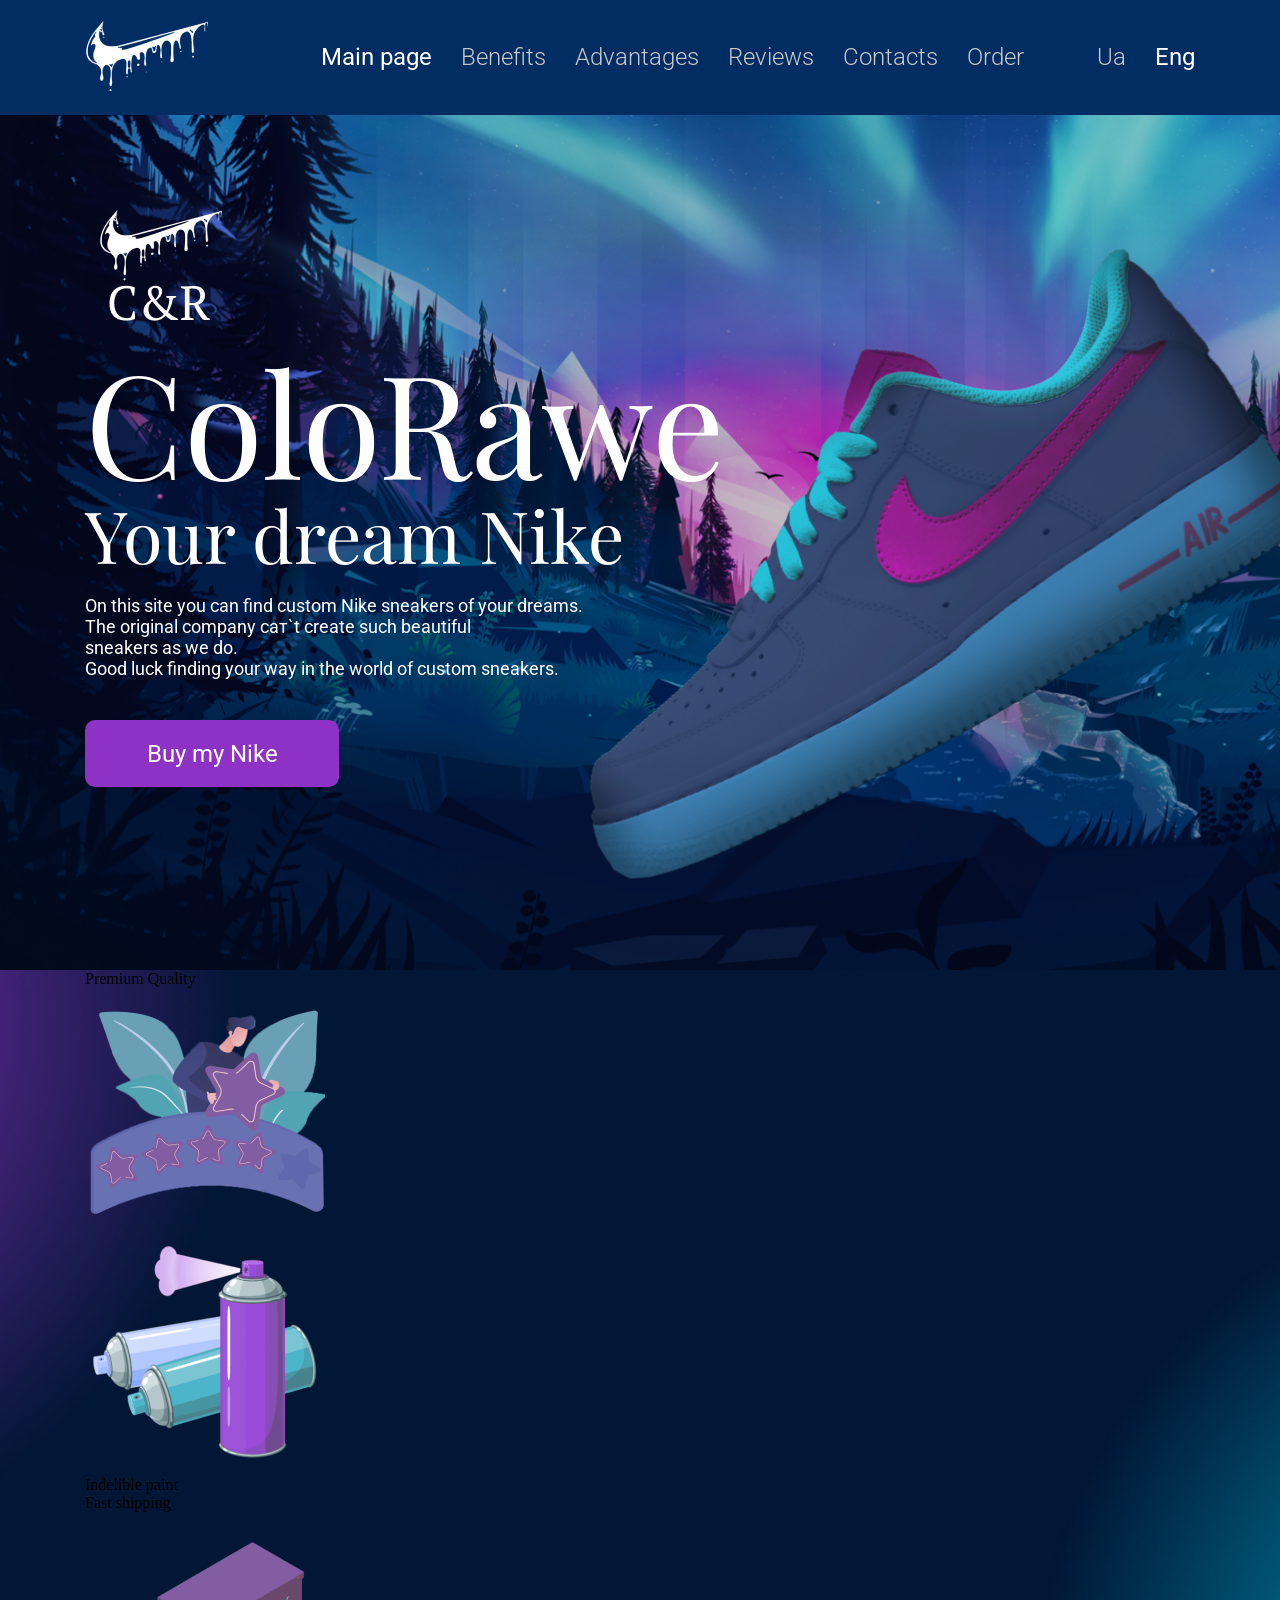
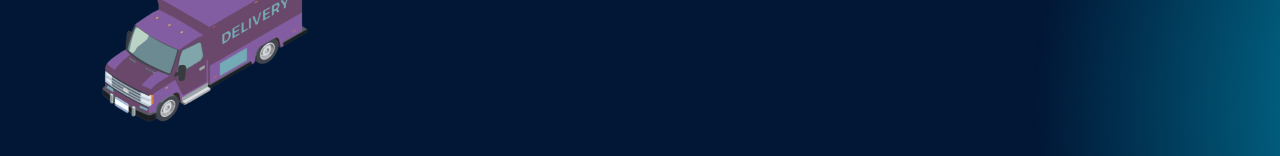
==== макет смерти от усталости/index.html @ 968ea846 "S1" ====
<!DOCTYPE html>
<html lang="en">
<head>
    <meta charset="UTF-8">
    <meta name="viewport" content="width=device-width, initial-scale=1.0">
    <title>Document</title>
    <link rel="stylesheet" href="style.css">
</head>
<body>
    <header>
        <div class="header_container">
            <div class="header_logo">
                <img src="./images/nike2.png" alt="logo">
            </div>
            <div class="header_nav">
                <ul class="header_nav--left">
                    <li>
                        <a href="#" class="header_nav--link">Main page</a>
                    </li>
                    <li>
                        <a href="#" class="header_nav--link">Benefits</a>
                    </li>
                    <li>
                        <a href="#" class="header_nav--link">Advantages</a>
                    </li>
                    <li>
                        <a href="#" class="header_nav--link">Reviews</a>
                    </li>
                    <li>
                        <a href="#" class="header_nav--link">Contacts</a>
                    </li>
                    <li>
                        <a href="#" class="header_nav--link">Order</a>
                    </li>
                </ul>
                <ul class="header_nav--right">
                    <li>
                        <a href="#" class="header_nav--link">Ua</a>
                    </li>
                    <li>
                        <a href="#" class="header_nav--link">Eng</a>
                    </li>
                </ul>
            </div>
        </div>
    </header>
    <main>
        <section class="main_section--buy">
            <div class="main_container">
                <div class="main_section--buy-logo">
                    <img src="./images/nike-logo.png" alt="logo">
                </div>
                <h1 class="main_section--buy--title">ColoRawe</h1>
                <h2 class="main_section--buy--h2title">Your dream Nike</h2>
                <p class="main_section--buy--text">On this site you can find custom Nike sneakers of your dreams. 
                    The original company caт`t create such beautiful<br>
                    sneakers as we do.<br>
                    Good luck finding your way in the world of custom sneakers.</p>
                <button class="buy_button">Buy my Nike</button>
            </div>
        </section>
        <section class="main_second--card_section">
            <div class="main_container">
                <div class="first_card">
                    <p class="first_card--text">Premium Quality</p>
                    <img src="./images/Звёзды 1.png" alt="foto">
                </div>
                <div class="second_card">
                    <img src="./images/Краски 1.png" alt="foto">
                    <p class="second_card--text">Indelible paint</p>
                </div>
                <div class="trid_card">
                    <p class="trid_card--text">Fast shipping</p>
                    <img src="./images/Грузан 1.png" alt="foto">
                </div>
            </div>
        </section>
    </main>
</body>
</html>
---- макет смерти от усталости/style.css ----
@import url(./css-componens/fonts.css);
@import url(./css-componens/reset.css);
@import url(./css-componens/header.css);
@import url(./css-componens/main.css);
@import url(./css-componens/footer.css);
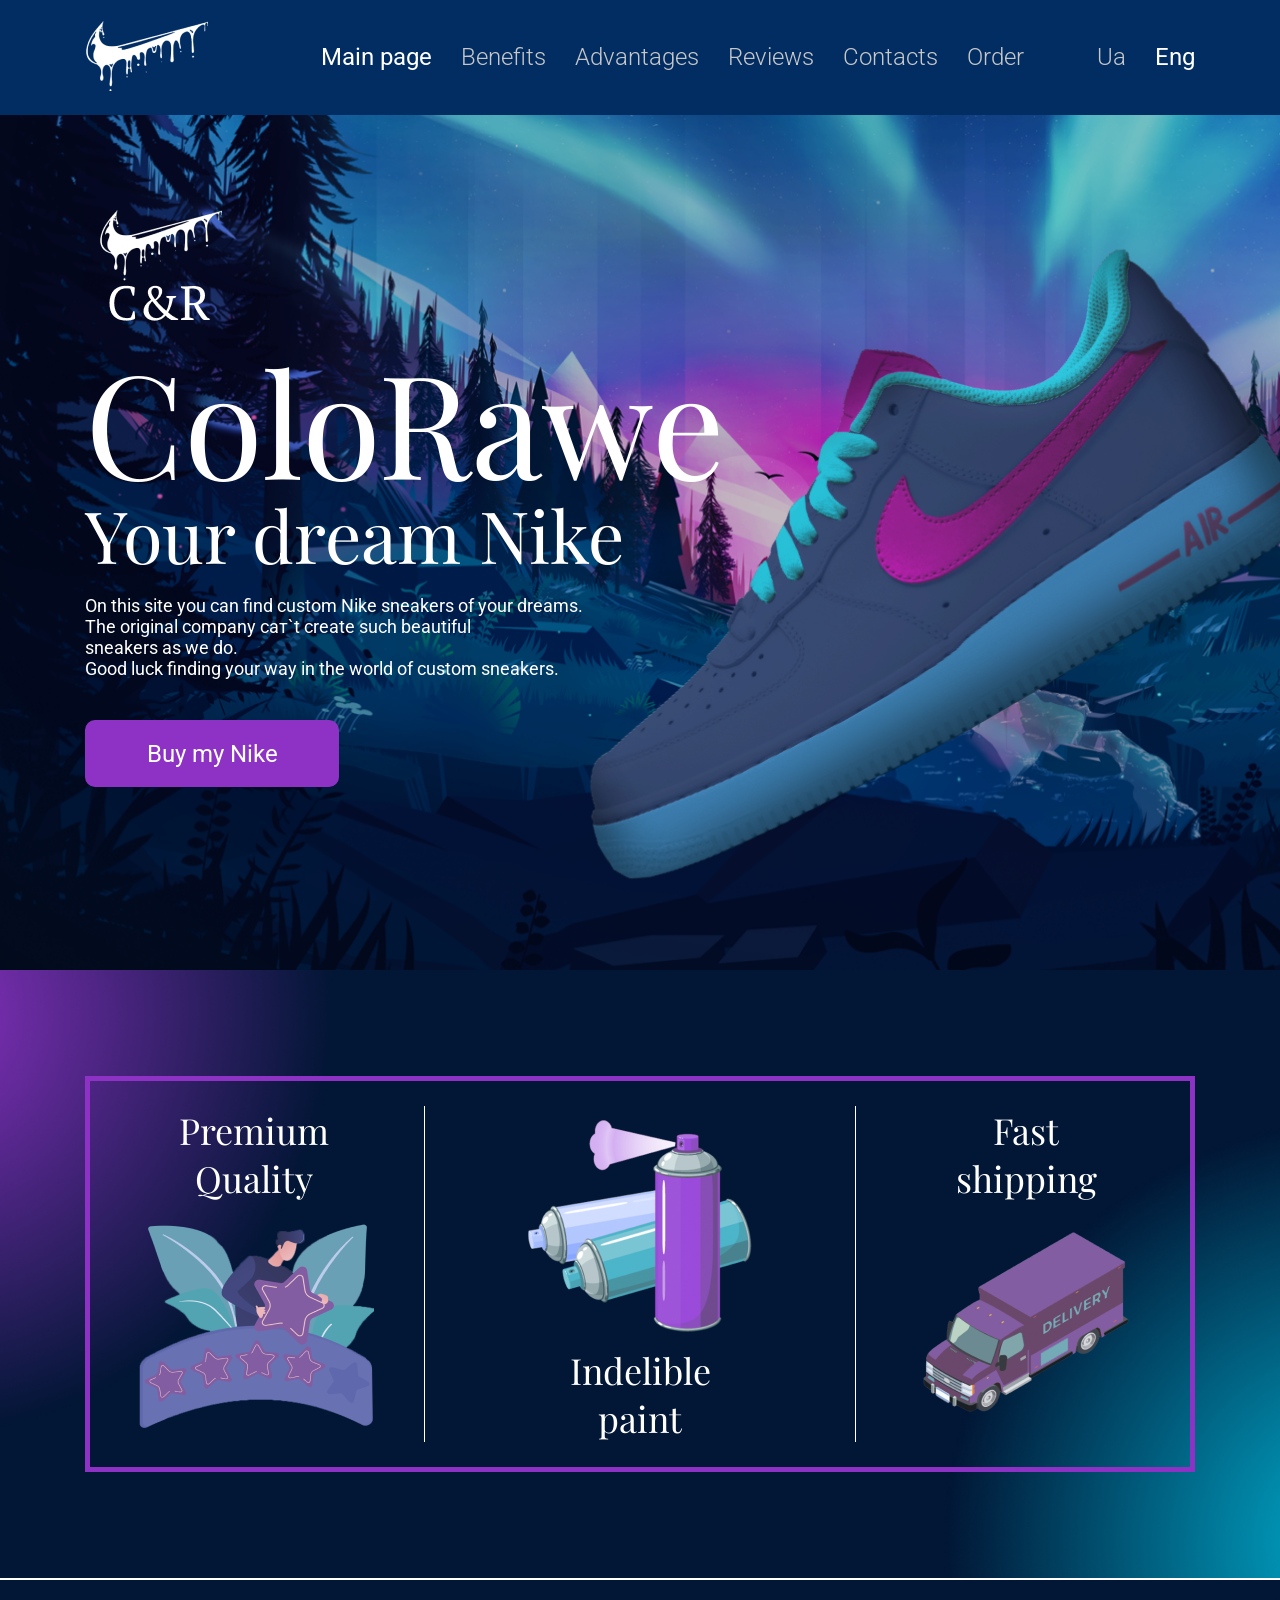
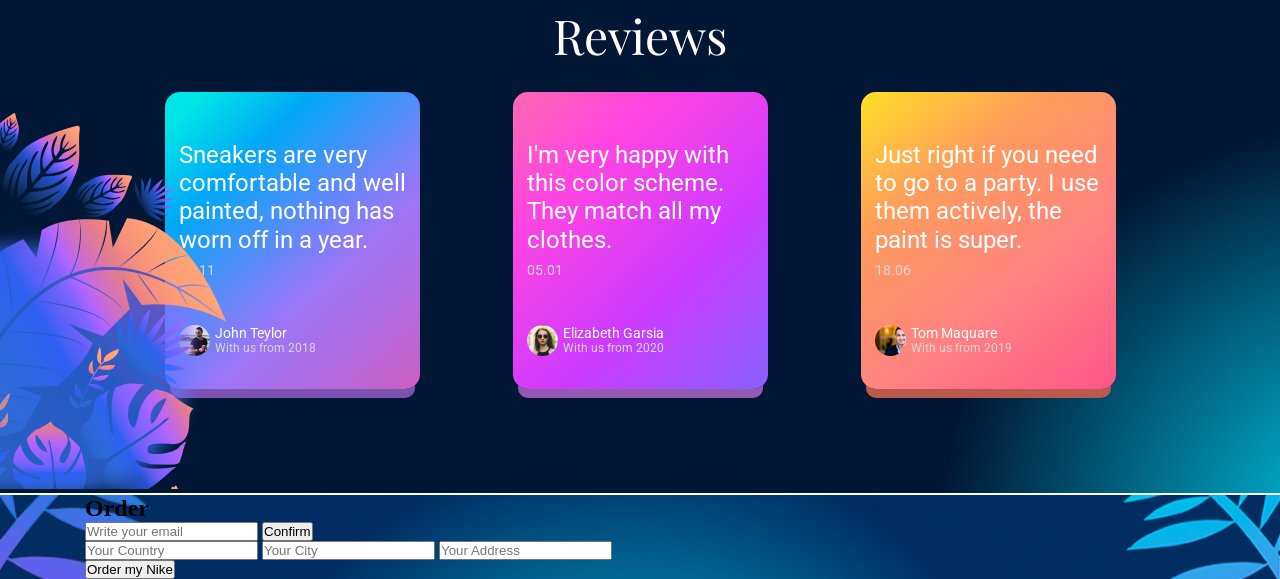
==== commit b4e7e297: "s2" ====
--- a/макет смерти от усталости/index.html
+++ b/макет смерти от усталости/index.html
@@ -1,11 +1,13 @@
 <!DOCTYPE html>
 <html lang="en">
+
 <head>
     <meta charset="UTF-8">
     <meta name="viewport" content="width=device-width, initial-scale=1.0">
     <title>Document</title>
     <link rel="stylesheet" href="style.css">
 </head>
+
 <body>
     <header>
         <div class="header_container">
@@ -52,7 +54,7 @@
                 </div>
                 <h1 class="main_section--buy--title">ColoRawe</h1>
                 <h2 class="main_section--buy--h2title">Your dream Nike</h2>
-                <p class="main_section--buy--text">On this site you can find custom Nike sneakers of your dreams. 
+                <p class="main_section--buy--text">On this site you can find custom Nike sneakers of your dreams.
                     The original company caт`t create such beautiful<br>
                     sneakers as we do.<br>
                     Good luck finding your way in the world of custom sneakers.</p>
@@ -61,20 +63,107 @@
         </section>
         <section class="main_second--card_section">
             <div class="main_container">
-                <div class="first_card">
-                    <p class="first_card--text">Premium Quality</p>
-                    <img src="./images/Звёзды 1.png" alt="foto">
-                </div>
-                <div class="second_card">
-                    <img src="./images/Краски 1.png" alt="foto">
-                    <p class="second_card--text">Indelible paint</p>
-                </div>
-                <div class="trid_card">
-                    <p class="trid_card--text">Fast shipping</p>
-                    <img src="./images/Грузан 1.png" alt="foto">
+                <div class="main_second--cards">
+                    <div class="main_second--card">
+                        <p class="main_second--card--text">Premium Quality</p>
+                        <img src="./images/Звёзды 1.png" alt="foto">
+                    </div>
+                    <div class="main_second--card">
+                        <img src="./images/Краски 1.png" alt="foto">
+                        <p class="main_second--card--text">Indelible paint</p>
+                    </div>
+                    <div class="main_second--card">
+                        <p class="main_second--card--text">Fast shipping</p>
+                        <img src="./images/Грузан 1.png" alt="foto">
+                    </div>
                 </div>
             </div>
         </section>
+        <section class="main_third--section">
+            <div class="main_container">
+                <h2 class="main_third--title">Reviews</h2>
+                <div class="main_third--cards">
+                    <div class="main_third--card">
+                        <p class="main_third--card--text">
+                            Sneakers are very
+                            comfortable and well
+                            painted, nothing has
+                            worn off in a year.
+                        </p>
+                        <p class="main_third--card--date">
+                            25.11
+                        </p>
+                        <div class="main_third--card--info">
+                            <div class="main_third--card--image">
+                                <img src="./images/men-portret.png" alt="men-portret">
+                            </div>
+                            <div class="main_third--card--info--text">
+                                <h6 class="main_third--card--name">John Teylor</h6>
+                                <p class="main_third--card--started--date">With us from 2018</p>
+                            </div>
+                        </div>
+                    </div>
+                    <div class="main_third--card">
+                        <p class="main_third--card--text">
+                            I'm very happy with this color scheme.
+                            They match all my clothes.
+                        </p>
+                        <p class="main_third--card--date">
+                            05.01
+                        </p>
+                        <div class="main_third--card--info">
+                            <div class="main_third--card--image">
+                                <img src="./images/girl-portret.png" alt="girl-portret">
+                            </div>
+                            <div class="main_third--card--info--text">
+                                <h6 class="main_third--card--name">Elizabeth Garsia</h6>
+                                <p class="main_third--card--started--date">With us from 2020</p>
+                            </div>
+                        </div>
+                    </div>
+                    <div class="main_third--card">
+                        <p class="main_third--card--text">
+                            Just right if you need to go to a party.
+                            I use them actively, the paint is super.
+                        </p>
+                        <p class="main_third--card--date">
+                            18.06
+                        </p>
+                        <div class="main_third--card--info">
+                            <div class="main_third--card--image">
+                                <img src="./images/men-second-portret.png" alt="men-second-portret">
+                            </div>
+                            <div class="main_third--card--info--text">
+                                <h6 class="main_third--card--name">Tom Maquare</h6>
+                                <p class="main_third--card--started--date">With us from 2019</p>
+                            </div>
+                        </div>
+                    </div>
+                </div>
+            </div>
+            <div class="bag_flower">
+                <img src="./images/Цветы.png" alt="flower">
+            </div>
+        </section>
+        <section class="main_fourth--section">
+            <div class="main_container">
+                <h2 class="main_fourth--title">Order</h2>
+                <form>
+                    <div class="form_first--line">
+                        <input type="email" placeholder="Write your email">
+                        <button class="form_first--btn" type="submit">Confirm</button>
+                    </div>
+                    <input type="text" class="form_input" placeholder="Your Country">
+                    <input type="text" class="form_input" placeholder="Your City">
+                    <input type="text" class="form_input" placeholder="Your Address">
+                    <div class="main_fourth--btn--wrapper">
+                        <button class="main_fourth--btn">Order my Nike</button>
+                    </div>
+                </form>
+            </div>
+        </section>
     </main>
+    <script src="script.js"></script>
 </body>
+
 </html>
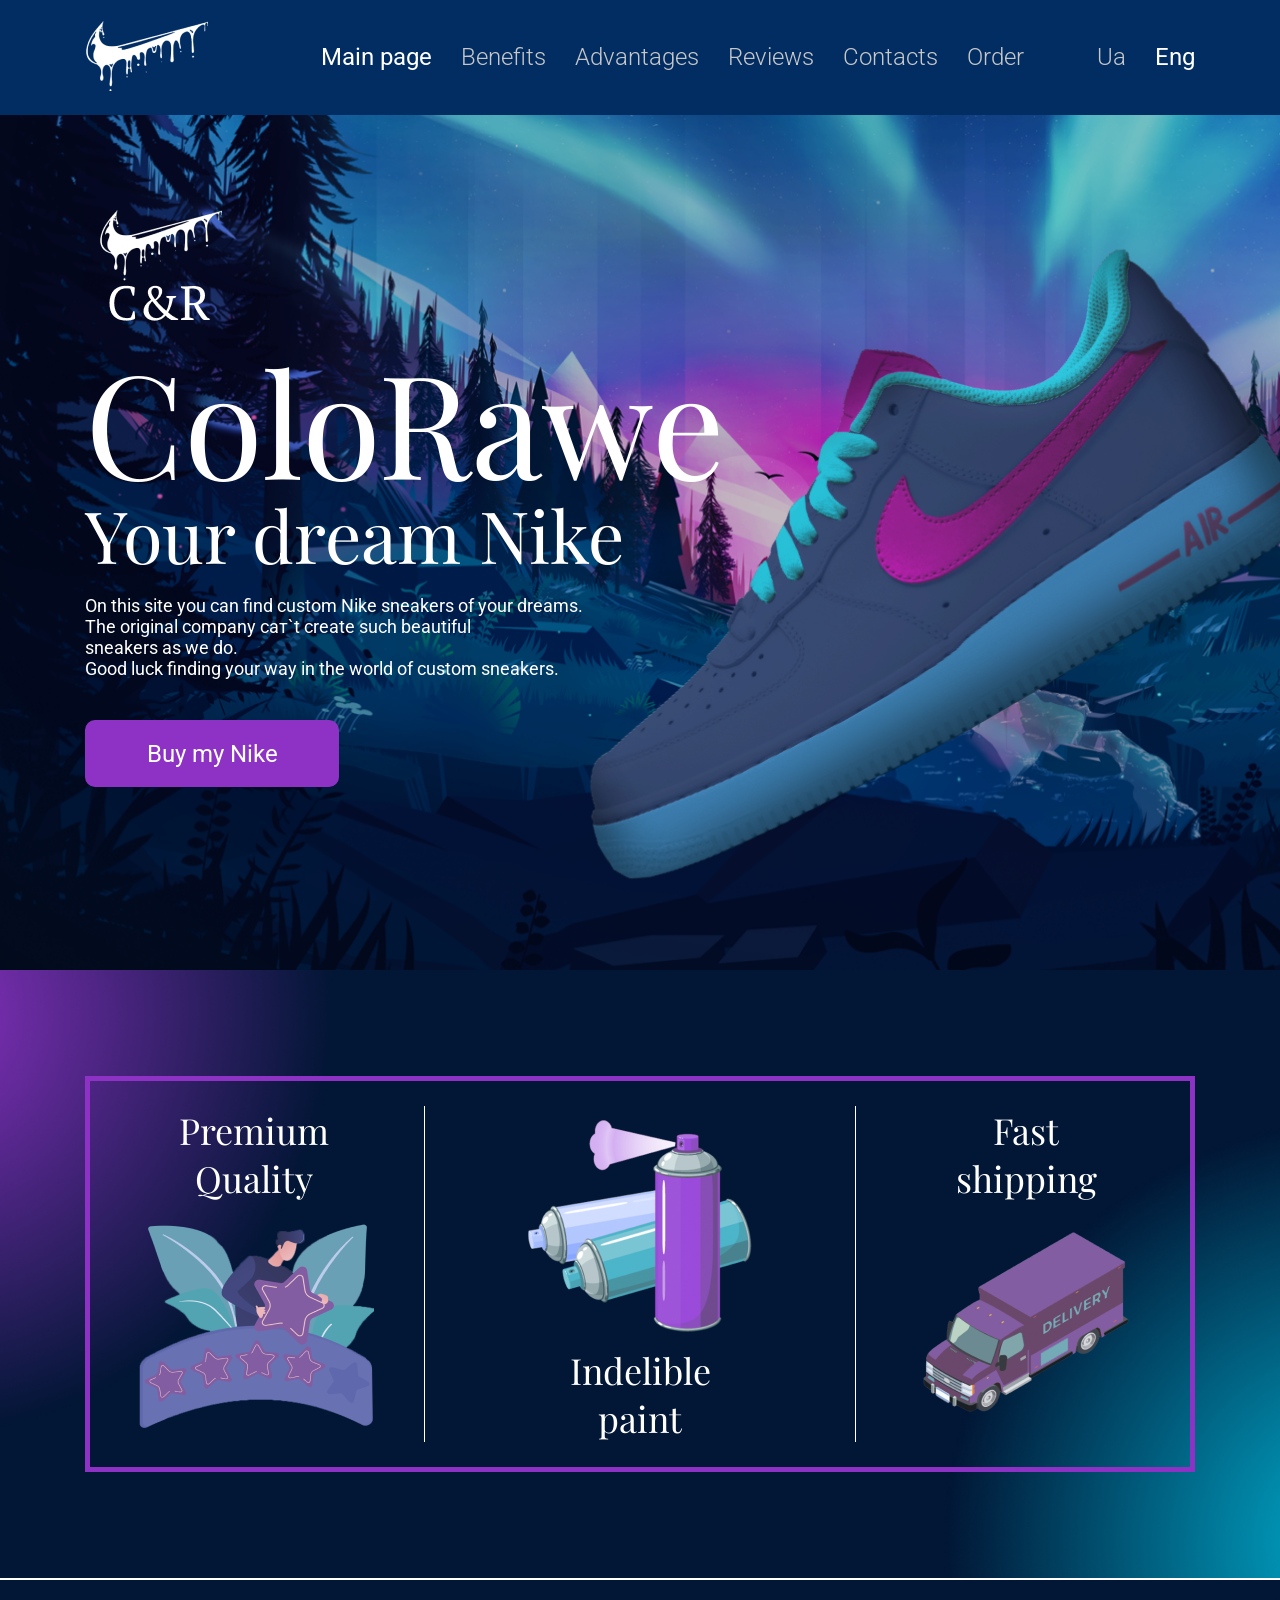
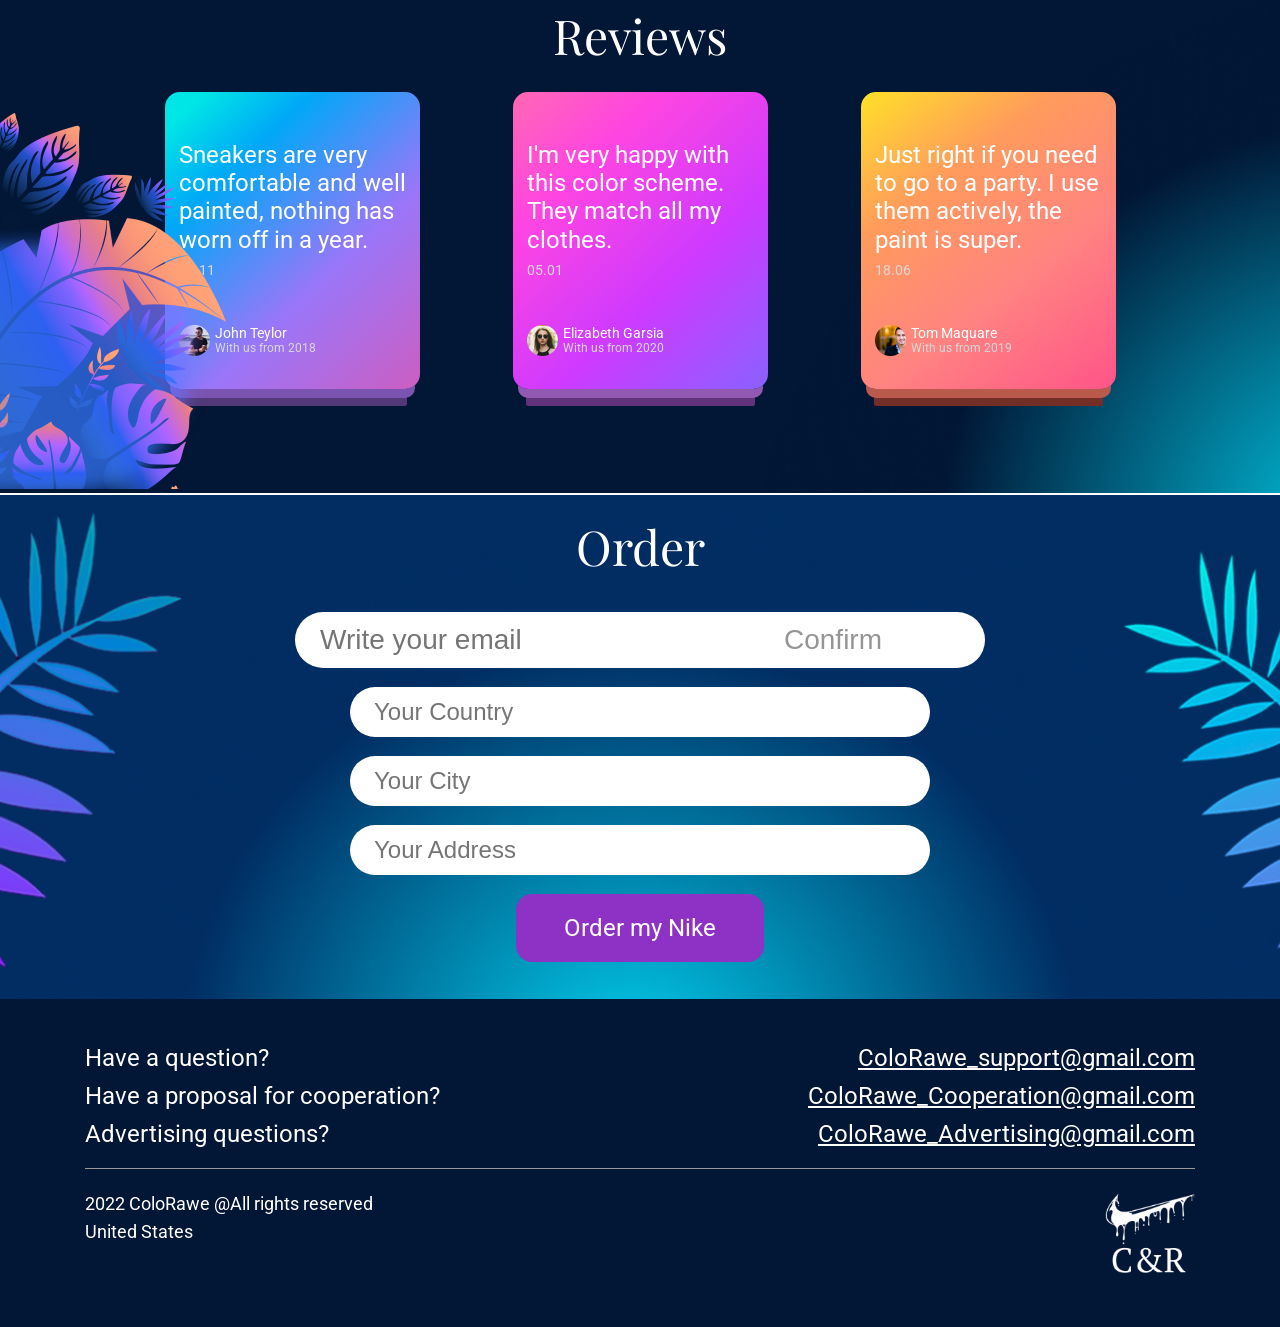
==== commit caadb806: "s2" ====
--- a/макет смерти от усталости/index.html
+++ b/макет смерти от усталости/index.html
@@ -163,6 +163,34 @@
             </div>
         </section>
     </main>
+    <footer>
+        <div class="footer_container">
+            <div class="footer_top">
+                <div class="footer_top--left">
+                    <p class="footer_top--left--text">Have a question?</p>
+                    <p class="footer_top--left--text">Have a proposal for cooperation?</p>
+                    <p class="footer_top--left--text">Advertising questions?</p>
+                </div>
+                <div class="footer_top--right">
+                    <a href="mailto:colorawe_support@gmail.com" class="footer_top--right--link">ColoRawe_support@gmail.com</a>
+                    <a href="mailto:colorawe_cooperation@gmail.com" class="footer_top--right--link">ColoRawe_Cooperation@gmail.com</a>
+                    <a href="mailto:colorawe_advertising@gmail.com" class="footer_top--right--link">ColoRawe_Advertising@gmail.com</a>
+                </div>
+            </div>
+            <div class="footer_line"></div>
+            <div class="footer_bottom">
+                <div class="footer_bottom--left">
+                    <address>
+                        <p class="footer_bottom--text">2022 ColoRawe @All rights reserved</p>
+                        <p class="footer_bottom--text">United States</p>
+                    </address>
+                </div>
+                <div class="footer_bottom--right">
+                    <img src="./images/nike-logo.png" alt="nike-logo">
+                </div>
+            </div>
+        </div>        
+    </footer>
     <script src="script.js"></script>
 </body>
 
